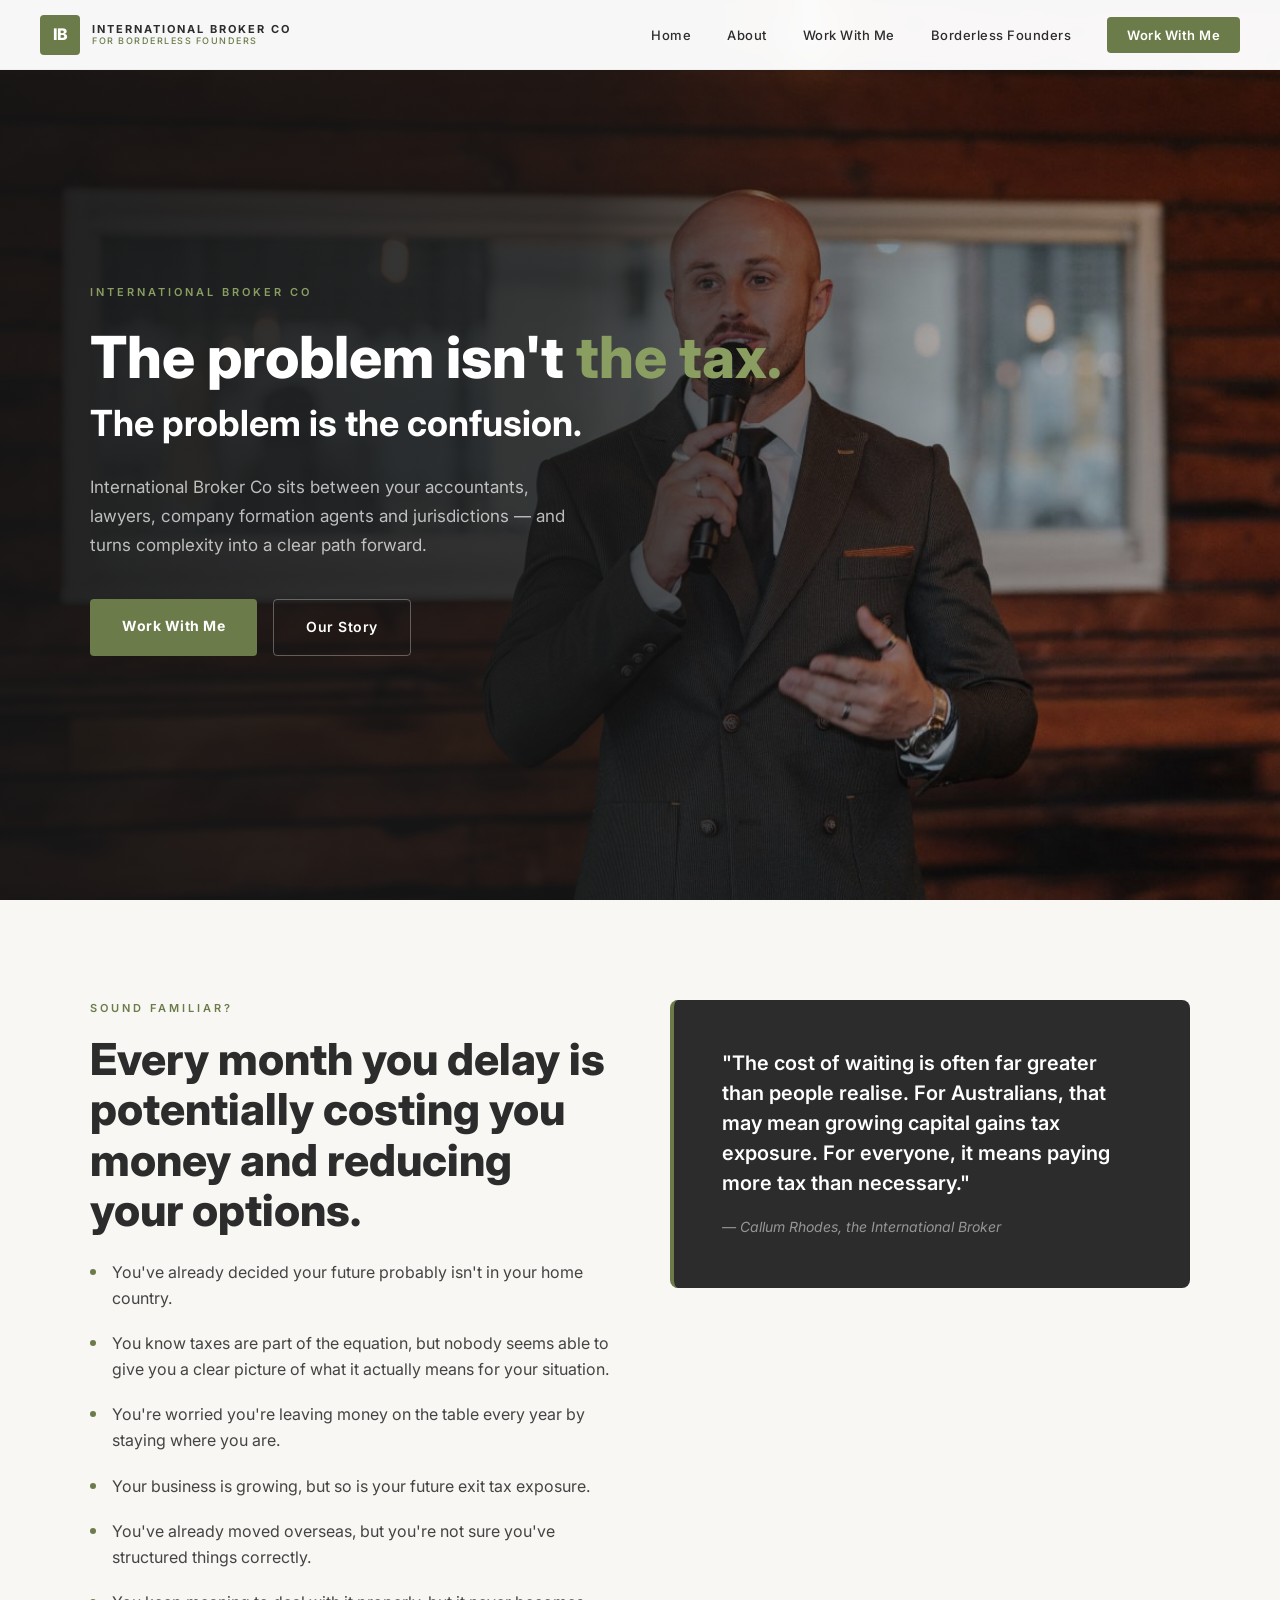
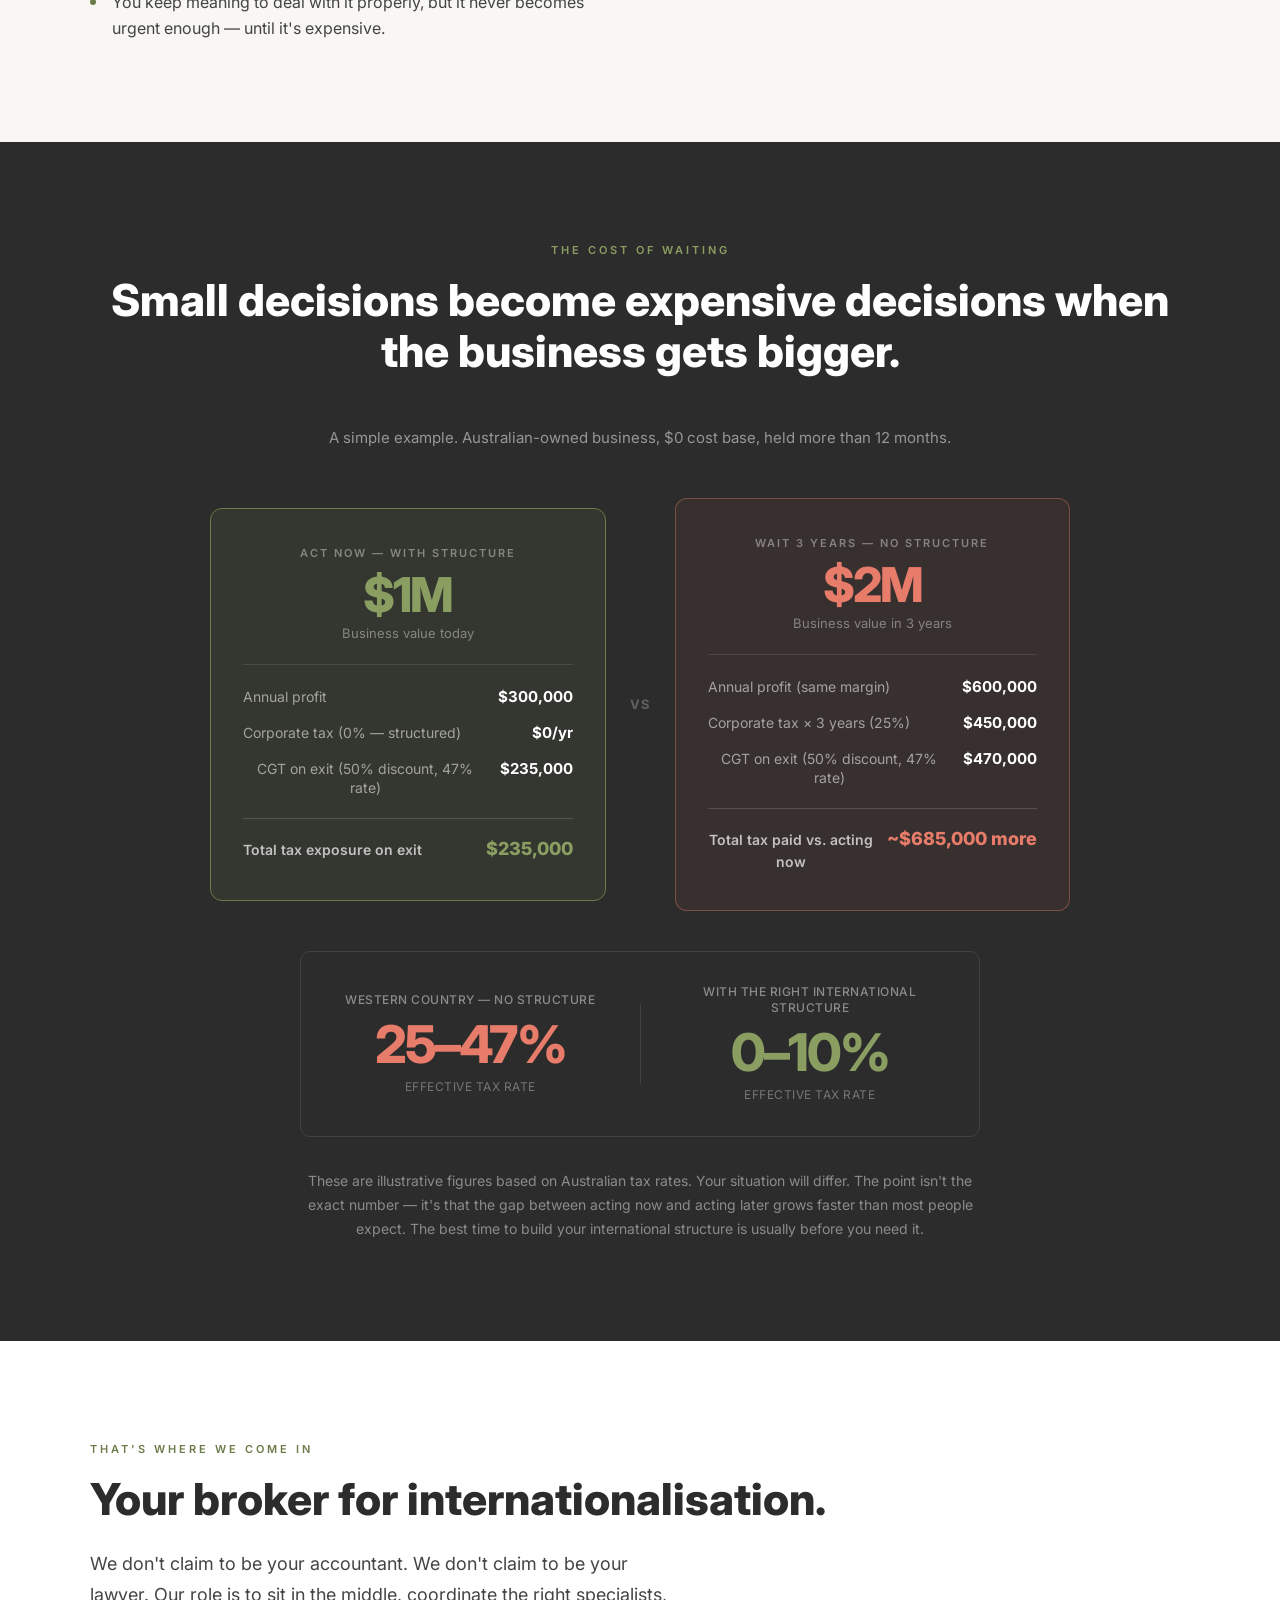
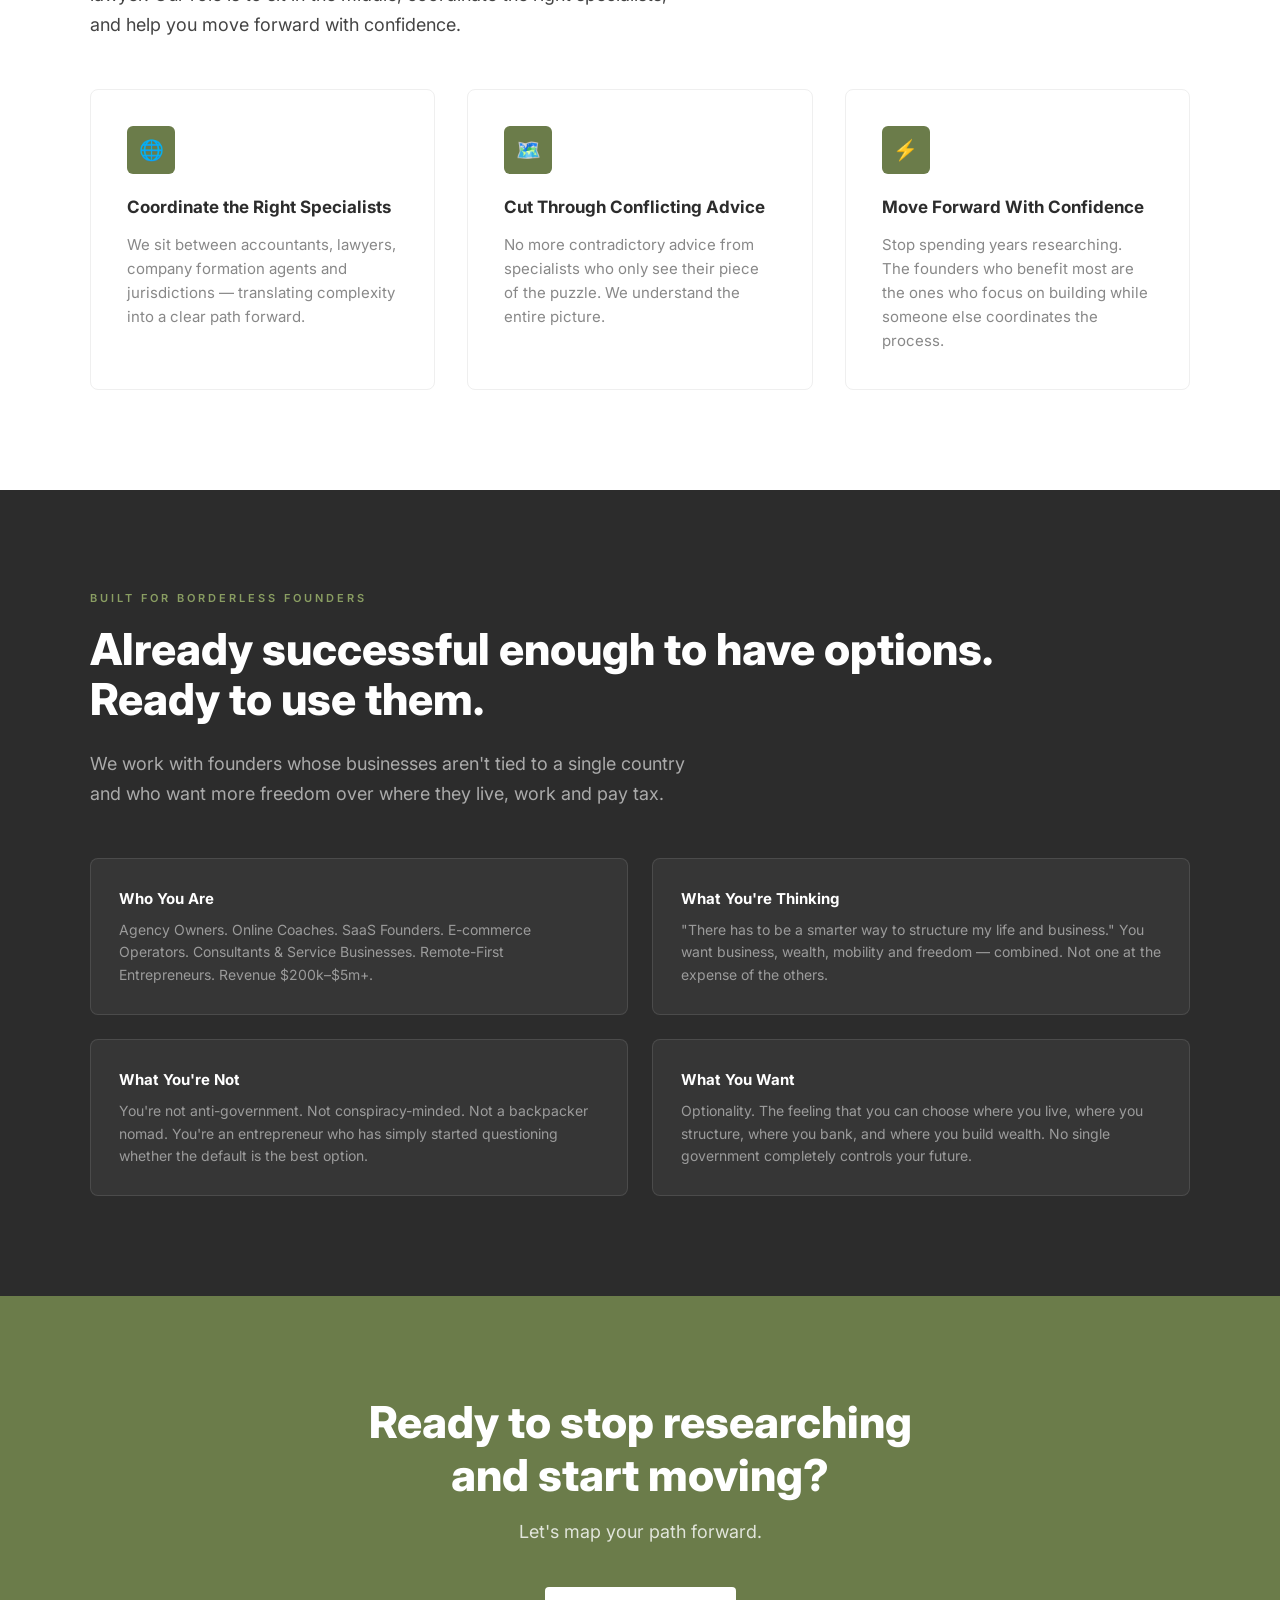
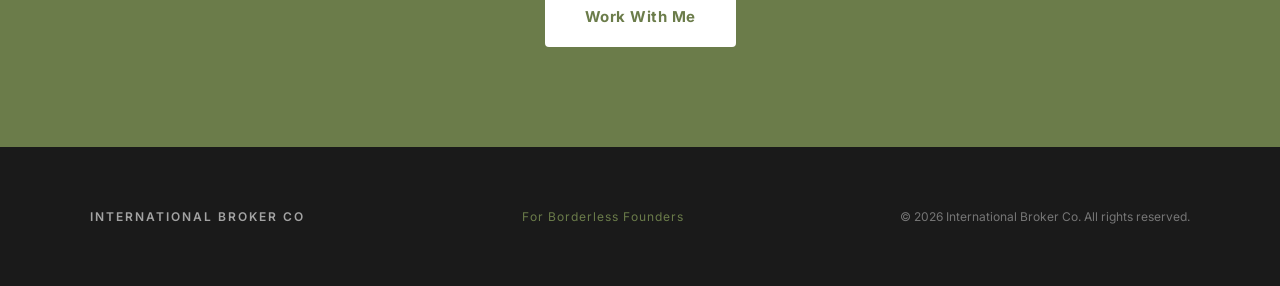
==== index.html @ 59d1a8e0 "Initial commit — International Broker Co website" ====
<!DOCTYPE html>
<html lang="en">
<head>
  <meta charset="UTF-8" />
  <meta name="viewport" content="width=device-width, initial-scale=1.0" />
  <title>International Broker Co — For Borderless Founders</title>
  <link rel="stylesheet" href="css/style.css" />
</head>
<body>

  <!-- NAV -->
  <nav>
    <a href="index.html" class="nav-logo">
      <div class="nav-monogram">IB</div>
      <div class="nav-brand">
        <span class="nav-brand-name">International Broker Co</span>
        <span class="nav-brand-tagline">For Borderless Founders</span>
      </div>
    </a>
    <ul class="nav-links">
      <li><a href="index.html">Home</a></li>
      <li><a href="about.html">About</a></li>
      <li><a href="workwithme.html">Work With Me</a></li>
      <li><a href="borderlessfounders.html">Borderless Founders</a></li>
      <li><a href="workwithme.html" class="cta-link">Work With Me</a></li>
    </ul>
  </nav>

  <!-- HERO -->
  <section class="hero">
    <div class="hero-bg">
      <img src="images/callum.jpg" alt="Callum Rhodes" class="hero-bg-photo" />
      <div class="hero-bg-overlay"></div>
    </div>
    <div class="hero-content">
      <div class="hero-text">
        <p class="hero-eyebrow">International Broker Co</p>
        <h1 class="hero-headline">The problem isn't <span>the tax.</span></h1>
        <h2 class="hero-subheadline">The problem is the confusion.</h2>
        <p class="hero-body">
          International Broker Co sits between your accountants, lawyers, company formation agents and jurisdictions — and turns complexity into a clear path forward.
        </p>
        <div class="hero-cta">
          <a href="workwithme.html" class="btn-primary">Work With Me</a>
          <a href="about.html" class="btn-secondary">Our Story</a>
        </div>
      </div>
    </div>
  </section>

  <!-- PROBLEM -->
  <section class="problem-section">
    <div class="container">
      <div class="problem-grid">
        <div>
          <p class="section-eyebrow">Sound familiar?</p>
          <h2 class="section-heading">Every month you delay is potentially costing you money and reducing your options.</h2>
          <ul class="problem-list">
            <li>You've already decided your future probably isn't in your home country.</li>
            <li>You know taxes are part of the equation, but nobody seems able to give you a clear picture of what it actually means for your situation.</li>
            <li>You're worried you're leaving money on the table every year by staying where you are.</li>
            <li>Your business is growing, but so is your future exit tax exposure.</li>
            <li>You've already moved overseas, but you're not sure you've structured things correctly.</li>
            <li>You keep meaning to deal with it properly, but it never becomes urgent enough — until it's expensive.</li>
          </ul>
        </div>
        <div class="problem-callout">
          <p>"The cost of waiting is often far greater than people realise. For Australians, that may mean growing capital gains tax exposure. For everyone, it means paying more tax than necessary."</p>
          <span>— Callum Rhodes, the International Broker</span>
        </div>
      </div>
    </div>
  </section>

  <!-- COST OF WAITING -->
  <section class="waiting-section">
    <div class="container">
      <p class="section-eyebrow">The cost of waiting</p>
      <h2 class="section-heading">Small decisions become expensive decisions when the business gets bigger.</h2>
      <p class="waiting-intro">A simple example. Australian-owned business, $0 cost base, held more than 12 months.</p>
      <div class="waiting-columns">

        <div class="waiting-card waiting-card--good">
          <div class="waiting-card-label">Act Now — With Structure</div>
          <div class="waiting-card-value">$1M</div>
          <div class="waiting-card-sub">Business value today</div>
          <div class="waiting-divider"></div>
          <div class="waiting-line">
            <span>Annual profit</span>
            <strong>$300,000</strong>
          </div>
          <div class="waiting-line">
            <span>Corporate tax (0% — structured)</span>
            <strong>$0/yr</strong>
          </div>
          <div class="waiting-line">
            <span>CGT on exit (50% discount, 47% rate)</span>
            <strong>$235,000</strong>
          </div>
          <div class="waiting-total waiting-total--good">
            <span>Total tax exposure on exit</span>
            <strong>$235,000</strong>
          </div>
        </div>

        <div class="waiting-vs">vs</div>

        <div class="waiting-card waiting-card--future">
          <div class="waiting-card-label">Wait 3 Years — No Structure</div>
          <div class="waiting-card-value">$2M</div>
          <div class="waiting-card-sub">Business value in 3 years</div>
          <div class="waiting-divider"></div>
          <div class="waiting-line">
            <span>Annual profit (same margin)</span>
            <strong>$600,000</strong>
          </div>
          <div class="waiting-line">
            <span>Corporate tax × 3 years (25%)</span>
            <strong>$450,000</strong>
          </div>
          <div class="waiting-line">
            <span>CGT on exit (50% discount, 47% rate)</span>
            <strong>$470,000</strong>
          </div>
          <div class="waiting-total waiting-total--highlight">
            <span>Total tax paid vs. acting now</span>
            <strong>~$685,000 more</strong>
          </div>
        </div>

      </div>
      <div class="waiting-zero-tax">
        <div class="waiting-zero-row">
          <div class="waiting-zero-item">
            <span class="waiting-zero-label">Western country — no structure</span>
            <span class="waiting-zero-rate">25–47%</span>
            <span class="waiting-zero-sub">Effective tax rate</span>
          </div>
          <div class="waiting-zero-divider"></div>
          <div class="waiting-zero-item">
            <span class="waiting-zero-label">With the right international structure</span>
            <span class="waiting-zero-rate waiting-zero-rate--low">0–10%</span>
            <span class="waiting-zero-sub">Effective tax rate</span>
          </div>
        </div>
      </div>
      <p class="waiting-note">These are illustrative figures based on Australian tax rates. Your situation will differ. The point isn't the exact number — it's that the gap between acting now and acting later grows faster than most people expect. The best time to build your international structure is usually before you need it.</p>
    </div>
  </section>

  <!-- SOLUTION -->
  <section class="solution-section">
    <div class="container">
      <p class="section-eyebrow">That's where we come in</p>
      <h2 class="section-heading">Your broker for internationalisation.</h2>
      <p class="section-subheading">We don't claim to be your accountant. We don't claim to be your lawyer. Our role is to sit in the middle, coordinate the right specialists, and help you move forward with confidence.</p>
      <div class="solution-grid">
        <div class="solution-card">
          <div class="solution-icon">🌐</div>
          <h3>Coordinate the Right Specialists</h3>
          <p>We sit between accountants, lawyers, company formation agents and jurisdictions — translating complexity into a clear path forward.</p>
        </div>
        <div class="solution-card">
          <div class="solution-icon">🗺️</div>
          <h3>Cut Through Conflicting Advice</h3>
          <p>No more contradictory advice from specialists who only see their piece of the puzzle. We understand the entire picture.</p>
        </div>
        <div class="solution-card">
          <div class="solution-icon">⚡</div>
          <h3>Move Forward With Confidence</h3>
          <p>Stop spending years researching. The founders who benefit most are the ones who focus on building while someone else coordinates the process.</p>
        </div>
      </div>
    </div>
  </section>

  <!-- WHO IT'S FOR -->
  <section class="for-section">
    <div class="container">
      <p class="section-eyebrow">Built for Borderless Founders</p>
      <h2 class="section-heading">Already successful enough to have options.<br>Ready to use them.</h2>
      <p class="section-subheading">We work with founders whose businesses aren't tied to a single country and who want more freedom over where they live, work and pay tax.</p>
      <div class="for-grid">
        <div class="for-card">
          <h3>Who You Are</h3>
          <p>Agency Owners. Online Coaches. SaaS Founders. E-commerce Operators. Consultants & Service Businesses. Remote-First Entrepreneurs. Revenue $200k–$5m+.</p>
        </div>
        <div class="for-card">
          <h3>What You're Thinking</h3>
          <p>"There has to be a smarter way to structure my life and business." You want business, wealth, mobility and freedom — combined. Not one at the expense of the others.</p>
        </div>
        <div class="for-card">
          <h3>What You're Not</h3>
          <p>You're not anti-government. Not conspiracy-minded. Not a backpacker nomad. You're an entrepreneur who has simply started questioning whether the default is the best option.</p>
        </div>
        <div class="for-card">
          <h3>What You Want</h3>
          <p>Optionality. The feeling that you can choose where you live, where you structure, where you bank, and where you build wealth. No single government completely controls your future.</p>
        </div>
      </div>
    </div>
  </section>

  <!-- CTA -->
  <section class="cta-section">
    <div class="container">
      <h2>Ready to stop researching<br>and start moving?</h2>
      <p>Let's map your path forward.</p>
      <a href="workwithme.html" class="btn-white">Work With Me</a>
    </div>
  </section>

  <!-- FOOTER -->
  <footer>
    <div class="footer-inner">
      <span class="footer-brand">International Broker Co</span>
      <span class="footer-tagline">For Borderless Founders</span>
      <span class="footer-copy">© 2026 International Broker Co. All rights reserved.</span>
    </div>
  </footer>

</body>
</html>
---- css/style.css ----
/* ============================================
   INTERNATIONAL BROKER CO — STYLESHEET
   Palette: Olive #6B7C4A | Charcoal #2C2C2C | White #FFFFFF
   Font: Inter (Google Fonts)
============================================ */

@import url('https://fonts.googleapis.com/css2?family=Inter:wght@300;400;500;600;700;800&display=swap');

*, *::before, *::after { box-sizing: border-box; margin: 0; padding: 0; }

:root {
  --olive: #6B7C4A;
  --olive-light: #8a9e62;
  --olive-dark: #4e5c35;
  --charcoal: #2C2C2C;
  --charcoal-light: #444444;
  --white: #FFFFFF;
  --off-white: #F8F7F4;
  --light-grey: #EFEFEF;
  --text-muted: #888888;
  --font: 'Inter', sans-serif;
}

html { scroll-behavior: smooth; }

body {
  font-family: var(--font);
  color: var(--charcoal);
  background: var(--white);
  line-height: 1.6;
  font-size: 16px;
}

/* ---- NAVIGATION ---- */
nav {
  position: fixed;
  top: 0; left: 0; right: 0;
  z-index: 100;
  background: rgba(255,255,255,0.97);
  backdrop-filter: blur(8px);
  border-bottom: 1px solid var(--light-grey);
  padding: 0 40px;
  height: 70px;
  display: flex;
  align-items: center;
  justify-content: space-between;
}

.nav-logo {
  display: flex;
  align-items: center;
  gap: 12px;
  text-decoration: none;
}

.nav-monogram {
  width: 40px;
  height: 40px;
  background: var(--olive);
  border-radius: 4px;
  display: flex;
  align-items: center;
  justify-content: center;
  color: white;
  font-weight: 800;
  font-size: 16px;
  letter-spacing: -0.5px;
}

.nav-brand {
  display: flex;
  flex-direction: column;
  line-height: 1.2;
}

.nav-brand-name {
  font-size: 11px;
  font-weight: 700;
  letter-spacing: 2px;
  text-transform: uppercase;
  color: var(--charcoal);
}

.nav-brand-tagline {
  font-size: 9px;
  letter-spacing: 1.5px;
  text-transform: uppercase;
  color: var(--olive);
  font-weight: 500;
}

.nav-links {
  display: flex;
  align-items: center;
  gap: 36px;
  list-style: none;
}

.nav-links a {
  text-decoration: none;
  font-size: 13px;
  font-weight: 500;
  letter-spacing: 0.5px;
  color: var(--charcoal);
  transition: color 0.2s;
}

.nav-links a:hover { color: var(--olive); }

.nav-links .cta-link {
  background: var(--olive);
  color: white;
  padding: 10px 20px;
  border-radius: 4px;
  font-weight: 600;
  transition: background 0.2s;
}

.nav-links .cta-link:hover { background: var(--olive-dark); color: white; }

/* ---- HERO ---- */
.hero {
  min-height: 100vh;
  display: flex;
  align-items: center;
  padding: 120px 40px 80px;
  position: relative;
  overflow: hidden;
}

.hero-bg {
  position: absolute;
  inset: 0;
  z-index: 0;
}

.hero-bg-photo {
  position: absolute;
  inset: 0;
  width: 100%;
  height: 100%;
  object-fit: cover;
  object-position: center top;
  display: block;
}

.hero-bg-overlay {
  position: absolute;
  inset: 0;
  background: linear-gradient(
    to right,
    rgba(20,20,20,0.92) 0%,
    rgba(20,20,20,0.82) 45%,
    rgba(20,20,20,0.3) 75%,
    rgba(20,20,20,0.15) 100%
  );
}

.hero-content {
  position: relative;
  z-index: 2;
  max-width: 1100px;
  margin: 0 auto;
  width: 100%;
  display: flex;
  align-items: center;
}

.hero-text {}

.hero-eyebrow {
  font-size: 11px;
  letter-spacing: 3px;
  text-transform: uppercase;
  color: var(--olive-light);
  font-weight: 600;
  margin-bottom: 24px;
}

.hero-headline {
  font-size: clamp(36px, 5vw, 58px);
  font-weight: 800;
  line-height: 1.1;
  color: var(--white);
  margin-bottom: 12px;
}

.hero-headline span {
  color: var(--olive-light);
}

.hero-subheadline {
  font-size: clamp(24px, 3vw, 36px);
  font-weight: 700;
  color: var(--white);
  margin-bottom: 28px;
  line-height: 1.2;
}

.hero-body {
  font-size: 17px;
  color: rgba(255,255,255,0.7);
  line-height: 1.7;
  margin-bottom: 40px;
  max-width: 480px;
}

.hero-cta {
  display: flex;
  gap: 16px;
  flex-wrap: wrap;
}

.btn-primary {
  background: var(--olive);
  color: white;
  padding: 16px 32px;
  border-radius: 4px;
  font-weight: 700;
  font-size: 14px;
  letter-spacing: 0.5px;
  text-decoration: none;
  transition: background 0.2s, transform 0.2s;
  display: inline-block;
}

.btn-primary:hover { background: var(--olive-dark); transform: translateY(-1px); }

.btn-secondary {
  background: transparent;
  color: white;
  padding: 16px 32px;
  border-radius: 4px;
  font-weight: 600;
  font-size: 14px;
  letter-spacing: 0.5px;
  text-decoration: none;
  border: 1px solid rgba(255,255,255,0.3);
  transition: border-color 0.2s;
  display: inline-block;
}

.btn-secondary:hover { border-color: white; }

/* hero-photo-wrapper removed — photo is now full-bleed background */

/* ---- SECTIONS ---- */
section { padding: 100px 40px; }

.container {
  max-width: 1100px;
  margin: 0 auto;
  width: 100%;
}

.section-eyebrow {
  font-size: 11px;
  letter-spacing: 3px;
  text-transform: uppercase;
  color: var(--olive);
  font-weight: 600;
  margin-bottom: 16px;
}

.section-heading {
  font-size: clamp(28px, 4vw, 44px);
  font-weight: 800;
  line-height: 1.15;
  color: var(--charcoal);
  margin-bottom: 24px;
}

.section-subheading {
  font-size: 18px;
  color: var(--charcoal-light);
  line-height: 1.7;
  max-width: 600px;
  margin-bottom: 48px;
}

/* ---- PROBLEM SECTION ---- */
.problem-section {
  background: var(--off-white);
}

.problem-grid {
  display: grid;
  grid-template-columns: 1fr 1fr;
  gap: 60px;
  align-items: start;
}

.problem-list {
  list-style: none;
  display: flex;
  flex-direction: column;
  gap: 20px;
  margin-top: 8px;
}

.problem-list li {
  display: flex;
  gap: 16px;
  align-items: flex-start;
  font-size: 16px;
  line-height: 1.6;
  color: var(--charcoal-light);
}

.problem-list li::before {
  content: '';
  width: 6px;
  height: 6px;
  background: var(--olive);
  border-radius: 50%;
  margin-top: 9px;
  flex-shrink: 0;
}

.problem-callout {
  background: var(--charcoal);
  color: white;
  padding: 48px;
  border-radius: 8px;
  border-left: 4px solid var(--olive);
}

.problem-callout p {
  font-size: 20px;
  font-weight: 600;
  line-height: 1.5;
  margin-bottom: 16px;
}

.problem-callout span {
  font-size: 14px;
  color: rgba(255,255,255,0.5);
  font-style: italic;
}

/* ---- SOLUTION SECTION ---- */
.solution-section { background: var(--white); }

.solution-grid {
  display: grid;
  grid-template-columns: 1fr 1fr 1fr;
  gap: 32px;
  margin-top: 48px;
}

.solution-card {
  padding: 36px;
  border: 1px solid var(--light-grey);
  border-radius: 8px;
  transition: border-color 0.2s, transform 0.2s;
}

.solution-card:hover {
  border-color: var(--olive);
  transform: translateY(-2px);
}

.solution-icon {
  width: 48px;
  height: 48px;
  background: var(--olive);
  border-radius: 6px;
  display: flex;
  align-items: center;
  justify-content: center;
  margin-bottom: 20px;
  font-size: 20px;
}

.solution-card h3 {
  font-size: 17px;
  font-weight: 700;
  margin-bottom: 12px;
  color: var(--charcoal);
}

.solution-card p {
  font-size: 15px;
  color: var(--text-muted);
  line-height: 1.6;
}

/* ---- WHO ITS FOR ---- */
.for-section { background: var(--charcoal); }

.for-section .section-heading { color: white; }
.for-section .section-subheading { color: rgba(255,255,255,0.6); }
.for-section .section-eyebrow { color: var(--olive-light); }

.for-grid {
  display: grid;
  grid-template-columns: repeat(2, 1fr);
  gap: 24px;
  margin-top: 48px;
}

.for-card {
  background: rgba(255,255,255,0.05);
  border: 1px solid rgba(255,255,255,0.1);
  border-radius: 8px;
  padding: 28px;
  transition: background 0.2s;
}

.for-card:hover { background: rgba(107,124,74,0.15); border-color: var(--olive); }

.for-card h3 {
  font-size: 15px;
  font-weight: 700;
  color: white;
  margin-bottom: 8px;
}

.for-card p {
  font-size: 14px;
  color: rgba(255,255,255,0.5);
  line-height: 1.6;
}

/* ---- CTA SECTION ---- */
.cta-section {
  background: var(--olive);
  text-align: center;
  padding: 100px 40px;
}

.cta-section h2 {
  font-size: clamp(28px, 4vw, 44px);
  font-weight: 800;
  color: white;
  margin-bottom: 16px;
  line-height: 1.2;
}

.cta-section p {
  font-size: 18px;
  color: rgba(255,255,255,0.8);
  margin-bottom: 40px;
}

.btn-white {
  background: white;
  color: var(--olive);
  padding: 18px 40px;
  border-radius: 4px;
  font-weight: 700;
  font-size: 15px;
  letter-spacing: 0.5px;
  text-decoration: none;
  transition: transform 0.2s;
  display: inline-block;
}

.btn-white:hover { transform: translateY(-2px); }

/* ---- FOOTER ---- */
footer {
  background: #1a1a1a;
  padding: 60px 40px;
  color: rgba(255,255,255,0.4);
}

.footer-inner {
  max-width: 1100px;
  margin: 0 auto;
  display: flex;
  justify-content: space-between;
  align-items: center;
  flex-wrap: wrap;
  gap: 24px;
}

.footer-brand {
  font-size: 12px;
  letter-spacing: 2px;
  text-transform: uppercase;
  color: rgba(255,255,255,0.6);
  font-weight: 600;
}

.footer-tagline {
  font-size: 12px;
  letter-spacing: 1px;
  color: var(--olive);
}

.footer-copy {
  font-size: 12px;
}

/* ---- ABOUT PAGE ---- */
.about-hero {
  background: var(--charcoal);
  padding: 160px 40px 100px;
  text-align: center;
}

.about-hero h1 {
  font-size: clamp(32px, 5vw, 56px);
  font-weight: 800;
  color: white;
  line-height: 1.15;
  margin-bottom: 24px;
}

.about-hero h1 span { color: var(--olive-light); }

.about-hero p {
  font-size: 18px;
  color: rgba(255,255,255,0.6);
  max-width: 560px;
  margin: 0 auto;
  line-height: 1.7;
}

.about-body {
  max-width: 740px;
  margin: 0 auto;
  padding: 80px 40px;
}

.about-body h2 {
  font-size: 28px;
  font-weight: 800;
  color: var(--charcoal);
  margin: 48px 0 20px;
  line-height: 1.2;
}

.about-body p {
  font-size: 17px;
  line-height: 1.8;
  color: var(--charcoal-light);
  margin-bottom: 20px;
}

.about-body strong { color: var(--charcoal); font-weight: 700; }

.about-pullquote {
  border-left: 4px solid var(--olive);
  padding: 24px 32px;
  margin: 40px 0;
  background: var(--off-white);
  border-radius: 0 8px 8px 0;
}

.about-pullquote p {
  font-size: 20px;
  font-weight: 700;
  color: var(--charcoal);
  line-height: 1.5;
  margin: 0;
}

/* ---- WORK WITH ME ---- */
.wwm-hero {
  background: var(--charcoal);
  padding: 160px 40px 100px;
  text-align: center;
}

.wwm-hero h1 {
  font-size: clamp(32px, 5vw, 56px);
  font-weight: 800;
  color: white;
  margin-bottom: 24px;
}

.wwm-hero p {
  font-size: 18px;
  color: rgba(255,255,255,0.6);
  max-width: 560px;
  margin: 0 auto;
  line-height: 1.7;
}

.wwm-body {
  max-width: 800px;
  margin: 0 auto;
  padding: 80px 40px;
  text-align: center;
}

.wwm-body h2 {
  font-size: 32px;
  font-weight: 800;
  margin-bottom: 20px;
}

.wwm-body p {
  font-size: 17px;
  color: var(--charcoal-light);
  line-height: 1.8;
  margin-bottom: 20px;
  max-width: 600px;
  margin-left: auto;
  margin-right: auto;
}

.wwm-steps {
  display: grid;
  grid-template-columns: repeat(3, 1fr);
  gap: 32px;
  margin: 60px 0;
  text-align: left;
}

.wwm-step {
  padding: 32px;
  border: 1px solid var(--light-grey);
  border-radius: 8px;
}

.step-number {
  font-size: 36px;
  font-weight: 800;
  color: var(--olive);
  margin-bottom: 12px;
  line-height: 1;
}

.wwm-step h3 {
  font-size: 16px;
  font-weight: 700;
  margin-bottom: 10px;
}

.wwm-step p {
  font-size: 14px;
  color: var(--text-muted);
  line-height: 1.6;
  margin: 0;
}

/* ---- BORDERLESS FOUNDERS ---- */
.bf-hero {
  background: var(--charcoal);
  padding: 160px 40px 100px;
  text-align: center;
}

.bf-hero h1 {
  font-size: clamp(32px, 5vw, 60px);
  font-weight: 800;
  color: white;
  margin-bottom: 24px;
  line-height: 1.1;
}

.bf-hero h1 span { color: var(--olive-light); }

.bf-hero p {
  font-size: 18px;
  color: rgba(255,255,255,0.6);
  max-width: 560px;
  margin: 0 auto 40px;
  line-height: 1.7;
}

.email-form {
  display: flex;
  gap: 12px;
  max-width: 480px;
  margin: 0 auto;
  flex-wrap: wrap;
  justify-content: center;
}

.email-form input {
  flex: 1;
  min-width: 240px;
  padding: 16px 20px;
  border: 1px solid rgba(255,255,255,0.2);
  background: rgba(255,255,255,0.08);
  color: white;
  border-radius: 4px;
  font-size: 15px;
  font-family: var(--font);
  outline: none;
  transition: border-color 0.2s;
}

.email-form input::placeholder { color: rgba(255,255,255,0.4); }
.email-form input:focus { border-color: var(--olive-light); }

.email-form button {
  background: var(--olive);
  color: white;
  border: none;
  padding: 16px 28px;
  border-radius: 4px;
  font-weight: 700;
  font-size: 14px;
  cursor: pointer;
  font-family: var(--font);
  transition: background 0.2s;
}

.email-form button:hover { background: var(--olive-dark); }

.bf-manifesto {
  background: var(--off-white);
  padding: 100px 40px;
}

.bf-manifesto-inner {
  max-width: 740px;
  margin: 0 auto;
}

.bf-manifesto h2 {
  font-size: 36px;
  font-weight: 800;
  margin-bottom: 32px;
  color: var(--charcoal);
}

.bf-manifesto p {
  font-size: 18px;
  line-height: 1.8;
  color: var(--charcoal-light);
  margin-bottom: 20px;
}

.bf-traits {
  display: grid;
  grid-template-columns: 1fr 1fr;
  gap: 20px;
  margin-top: 48px;
}

.bf-trait {
  display: flex;
  gap: 14px;
  align-items: flex-start;
}

.bf-trait-dot {
  width: 8px;
  height: 8px;
  background: var(--olive);
  border-radius: 50%;
  margin-top: 8px;
  flex-shrink: 0;
}

.bf-trait p {
  font-size: 15px;
  color: var(--charcoal);
  font-weight: 500;
  margin: 0;
  line-height: 1.5;
}

/* ---- COST OF WAITING ---- */
.waiting-section {
  background: var(--charcoal);
  color: var(--white);
  padding: 100px 40px;
  text-align: center;
}

.waiting-section .section-eyebrow {
  color: var(--olive-light);
}

.waiting-section .section-heading {
  color: var(--white);
  margin-bottom: 50px;
}

.waiting-example {
  max-width: 520px;
  margin: 0 auto;
  background: rgba(255,255,255,0.06);
  border: 1px solid rgba(255,255,255,0.12);
  border-radius: 12px;
  padding: 48px 40px;
}

.waiting-row {
  display: flex;
  justify-content: space-between;
  align-items: center;
  padding: 16px 0;
}

.waiting-label {
  font-size: 16px;
  color: rgba(255,255,255,0.7);
  font-weight: 500;
}

.waiting-value {
  font-size: 28px;
  font-weight: 800;
  color: var(--olive-light);
  letter-spacing: -0.5px;
}

.waiting-arrow {
  font-size: 24px;
  color: rgba(255,255,255,0.3);
  text-align: center;
  padding: 4px 0;
}

.waiting-intro {
  font-size: 15px;
  color: rgba(255,255,255,0.5);
  margin-bottom: 48px;
  text-align: center;
}

.waiting-columns {
  display: grid;
  grid-template-columns: 1fr auto 1fr;
  gap: 0 24px;
  align-items: center;
  max-width: 860px;
  margin: 0 auto 40px;
}

.waiting-card {
  background: rgba(255,255,255,0.06);
  border: 1px solid rgba(255,255,255,0.12);
  border-radius: 12px;
  padding: 36px 32px;
}

.waiting-card--future {
  border-color: rgba(232,124,106,0.4);
  background: rgba(232,124,106,0.06);
}

.waiting-card--good {
  border-color: var(--olive);
  background: rgba(107,124,74,0.12);
}

.waiting-card-label {
  font-size: 11px;
  letter-spacing: 2px;
  text-transform: uppercase;
  color: rgba(255,255,255,0.4);
  font-weight: 600;
  margin-bottom: 8px;
}

.waiting-card-value {
  font-size: 48px;
  font-weight: 800;
  color: var(--white);
  letter-spacing: -2px;
  line-height: 1;
}

.waiting-card--future .waiting-card-value {
  color: #e87c6a;
}

.waiting-card--good .waiting-card-value {
  color: var(--olive-light);
}

.waiting-card-sub {
  font-size: 13px;
  color: rgba(255,255,255,0.4);
  margin-bottom: 20px;
  margin-top: 4px;
}

.waiting-divider {
  height: 1px;
  background: rgba(255,255,255,0.1);
  margin-bottom: 20px;
}

.waiting-line {
  display: flex;
  justify-content: space-between;
  align-items: baseline;
  margin-bottom: 12px;
  gap: 12px;
}

.waiting-line span {
  font-size: 14px;
  color: rgba(255,255,255,0.55);
  line-height: 1.4;
}

.waiting-line strong {
  font-size: 15px;
  color: var(--white);
  font-weight: 700;
  white-space: nowrap;
}

.waiting-total {
  display: flex;
  justify-content: space-between;
  align-items: baseline;
  margin-top: 20px;
  padding-top: 16px;
  border-top: 1px solid rgba(255,255,255,0.15);
  gap: 12px;
}

.waiting-total span {
  font-size: 14px;
  color: rgba(255,255,255,0.7);
  font-weight: 600;
}

.waiting-total strong {
  font-size: 18px;
  color: var(--white);
  font-weight: 800;
  white-space: nowrap;
}

.waiting-total--highlight strong {
  color: #e87c6a;
}

.waiting-total--good strong {
  color: var(--olive-light);
}

.waiting-vs {
  font-size: 13px;
  font-weight: 700;
  letter-spacing: 1px;
  color: rgba(255,255,255,0.25);
  text-transform: uppercase;
  text-align: center;
}

.waiting-zero-tax {
  max-width: 680px;
  margin: 0 auto 32px;
  border: 1px solid rgba(255,255,255,0.1);
  border-radius: 10px;
  overflow: hidden;
}

.waiting-zero-row {
  display: grid;
  grid-template-columns: 1fr auto 1fr;
  align-items: center;
}

.waiting-zero-item {
  display: flex;
  flex-direction: column;
  align-items: center;
  padding: 32px 28px;
  text-align: center;
}

.waiting-zero-label {
  font-size: 12px;
  letter-spacing: 0.5px;
  color: rgba(255,255,255,0.45);
  font-weight: 500;
  margin-bottom: 10px;
  text-transform: uppercase;
  line-height: 1.4;
}

.waiting-zero-rate {
  font-size: 52px;
  font-weight: 800;
  color: #e87c6a;
  letter-spacing: -2px;
  line-height: 1;
}

.waiting-zero-rate--low {
  color: var(--olive-light);
}

.waiting-zero-sub {
  font-size: 12px;
  color: rgba(255,255,255,0.35);
  margin-top: 6px;
  text-transform: uppercase;
  letter-spacing: 0.5px;
}

.waiting-zero-divider {
  width: 1px;
  height: 80px;
  background: rgba(255,255,255,0.1);
}

.waiting-note {
  max-width: 700px;
  margin: 0 auto;
  font-size: 14px;
  color: rgba(255,255,255,0.45);
  line-height: 1.7;
  text-align: center;
}

/* ---- MOBILE ---- */
@media (max-width: 768px) {
  nav { padding: 0 20px; }
  .nav-links { display: none; }
  section { padding: 60px 20px; }
  .hero { padding: 100px 20px 60px; }
  .hero-content { grid-template-columns: 1fr; gap: 40px; }
  .hero-bg-photo { object-position: 70% top; }
  .hero-bg-overlay { background: linear-gradient(to bottom, rgba(20,20,20,0.88) 0%, rgba(20,20,20,0.75) 60%, rgba(20,20,20,0.5) 100%); }
  .waiting-columns { grid-template-columns: 1fr; }
  .waiting-vs { padding: 12px 0; }
  .waiting-zero-row { grid-template-columns: 1fr; }
  .waiting-zero-divider { width: 80px; height: 1px; margin: 0 auto; }
  .waiting-zero-rate { font-size: 40px; }
  .problem-grid { grid-template-columns: 1fr; }
  .solution-grid { grid-template-columns: 1fr; }
  .for-grid { grid-template-columns: 1fr; }
  .wwm-steps { grid-template-columns: 1fr; }
  .bf-traits { grid-template-columns: 1fr; }
  .about-body { padding: 60px 20px; }
  .footer-inner { flex-direction: column; text-align: center; }
}
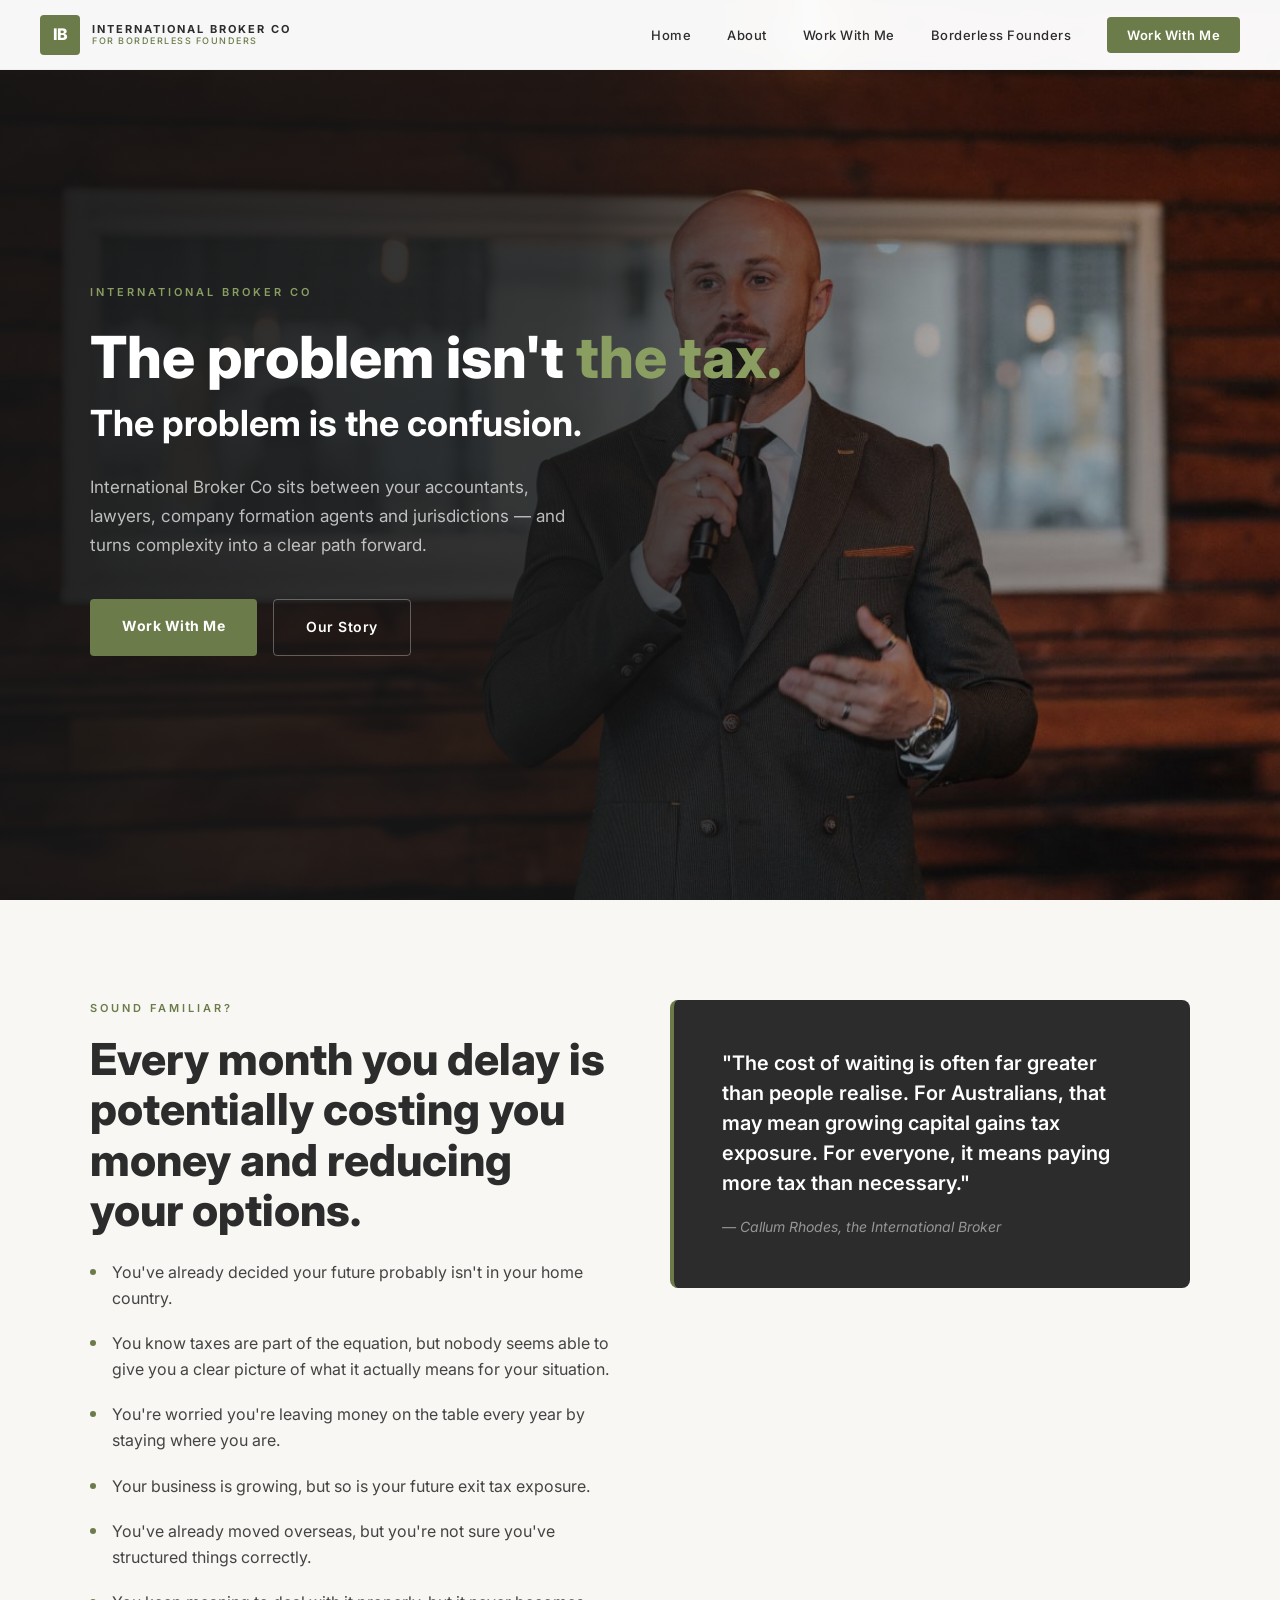
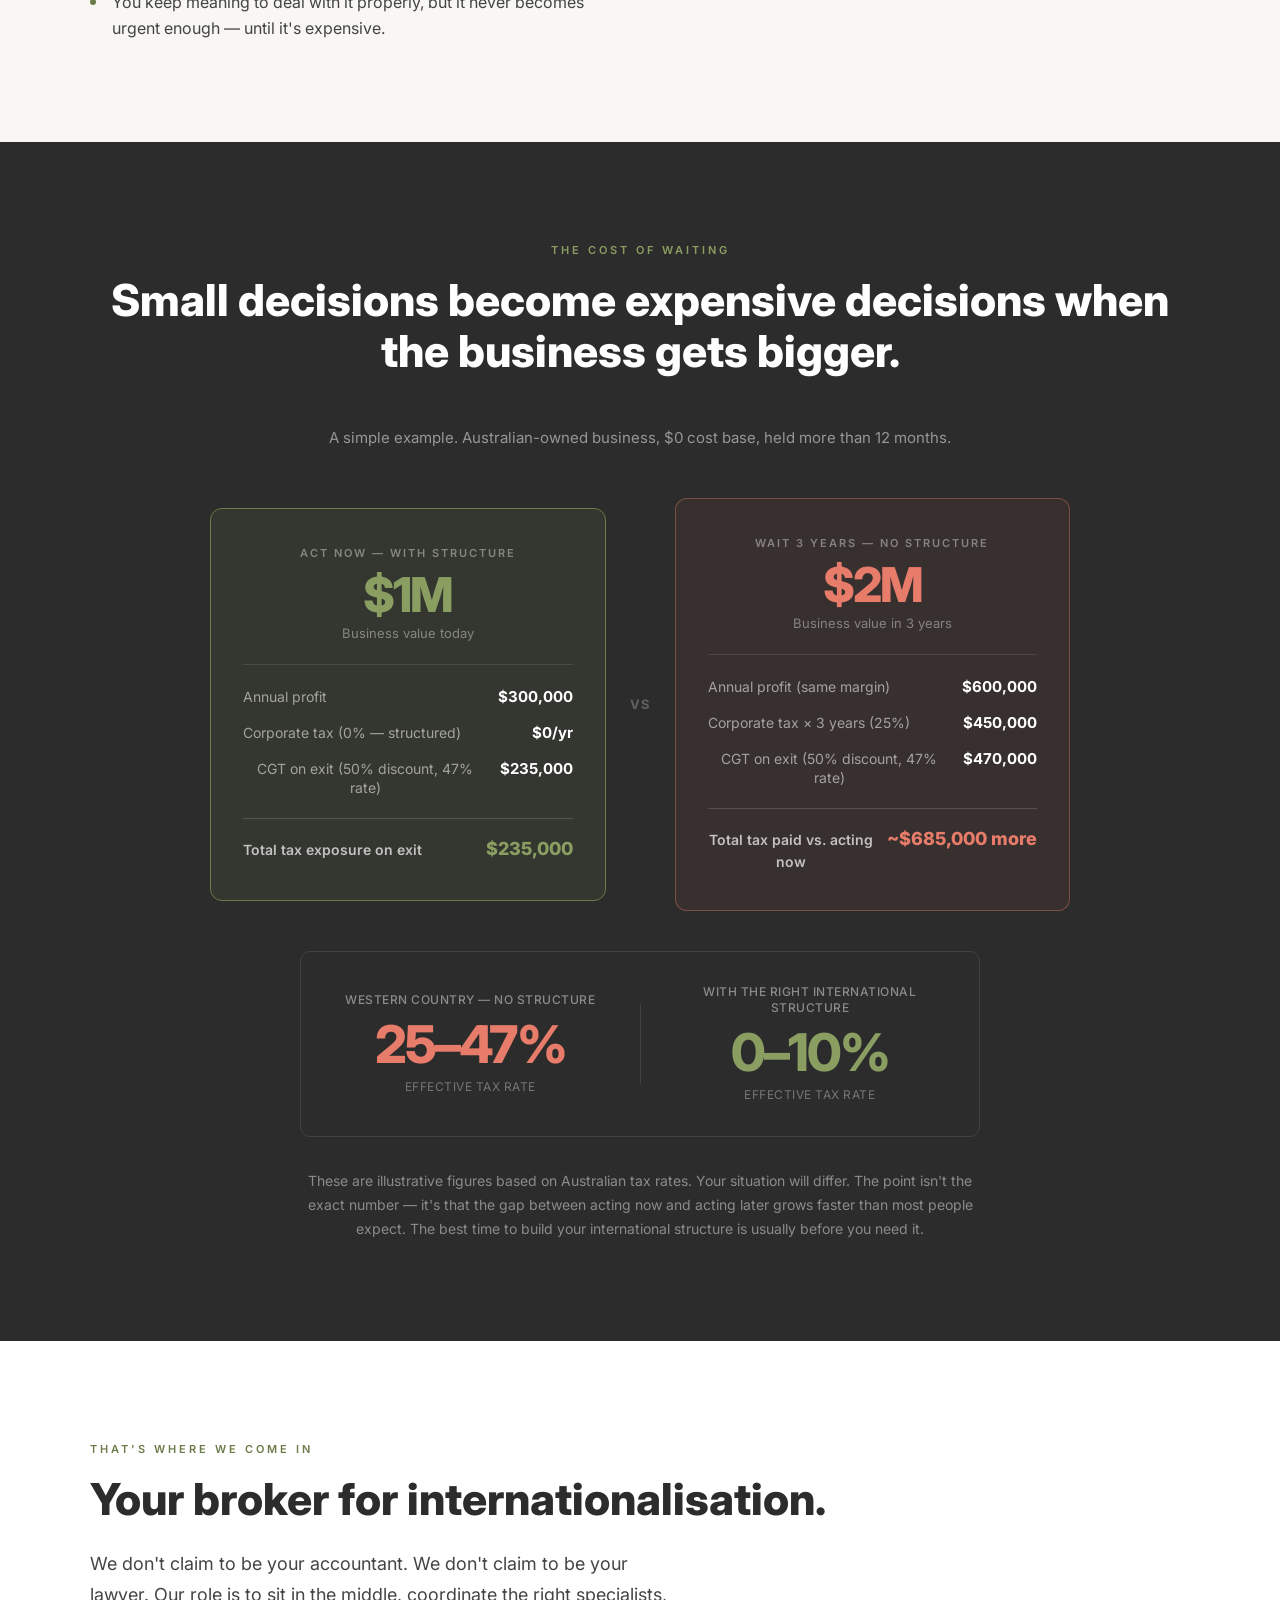
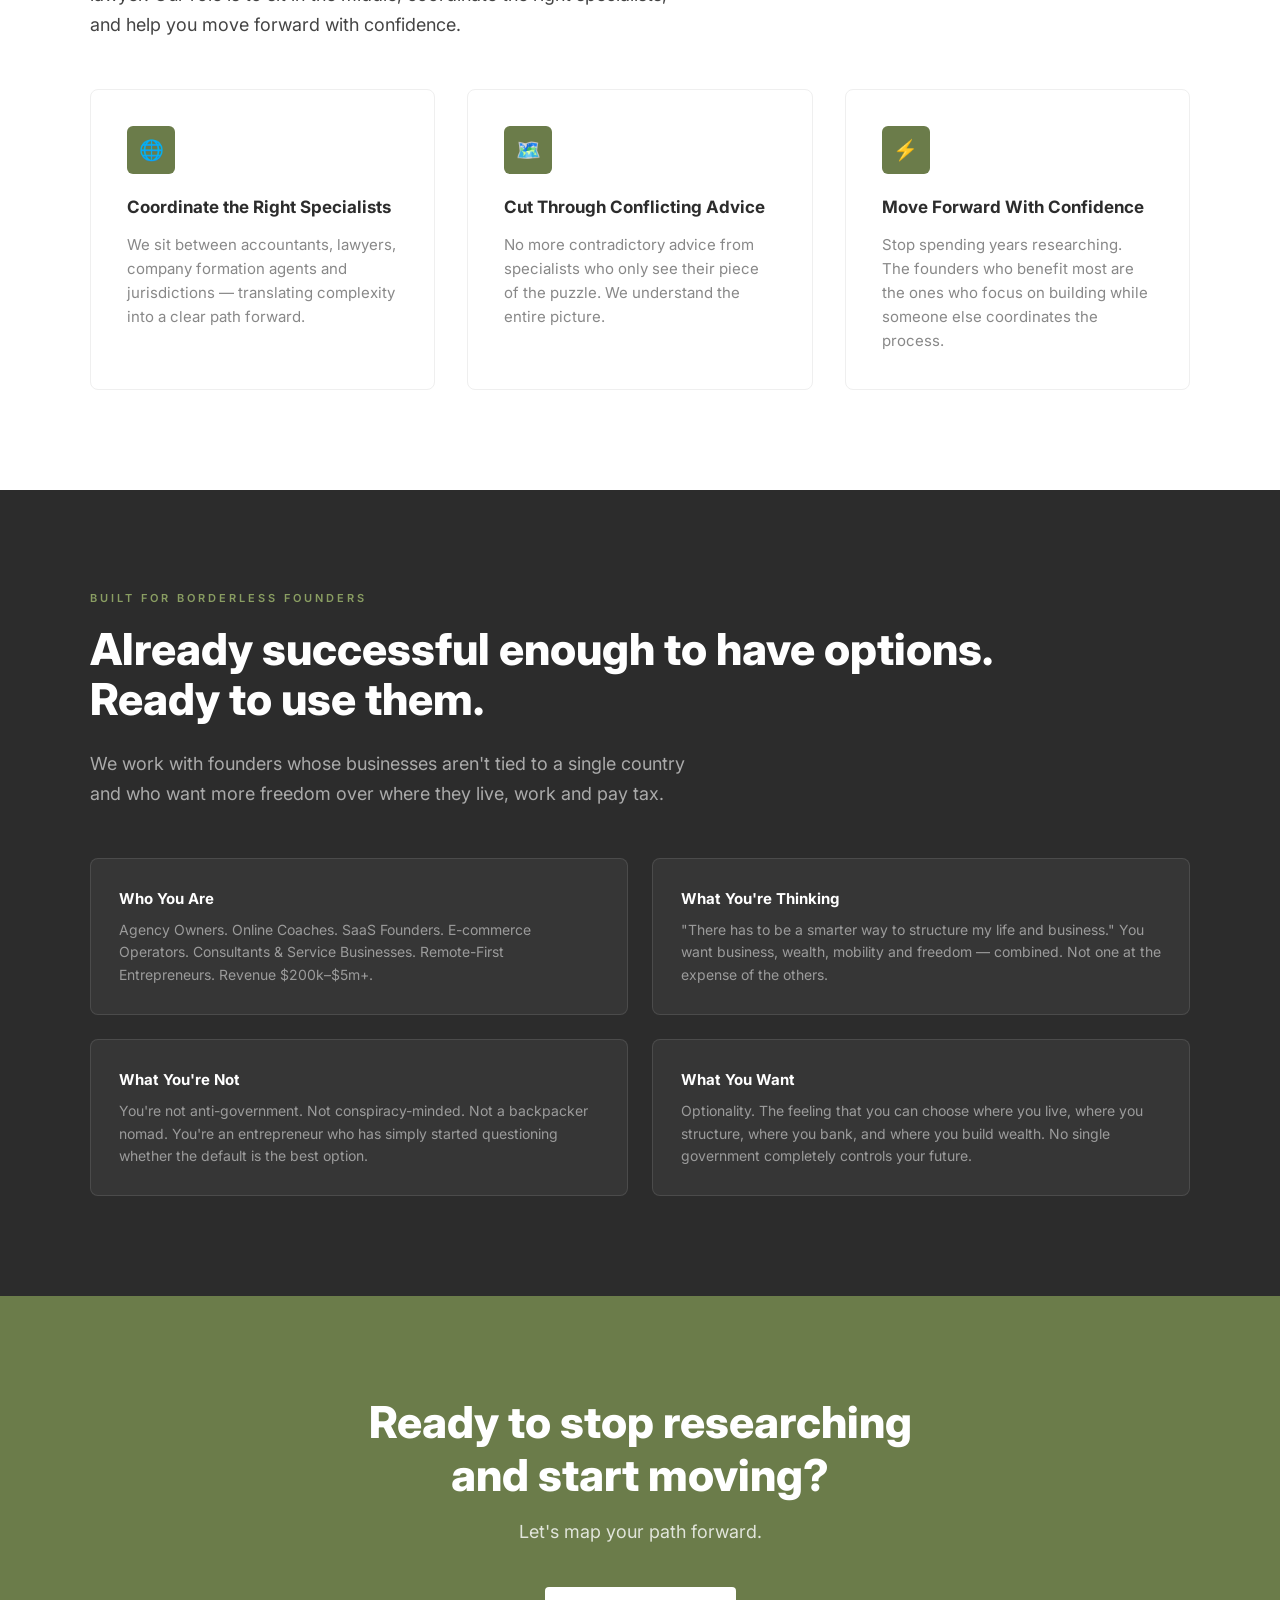
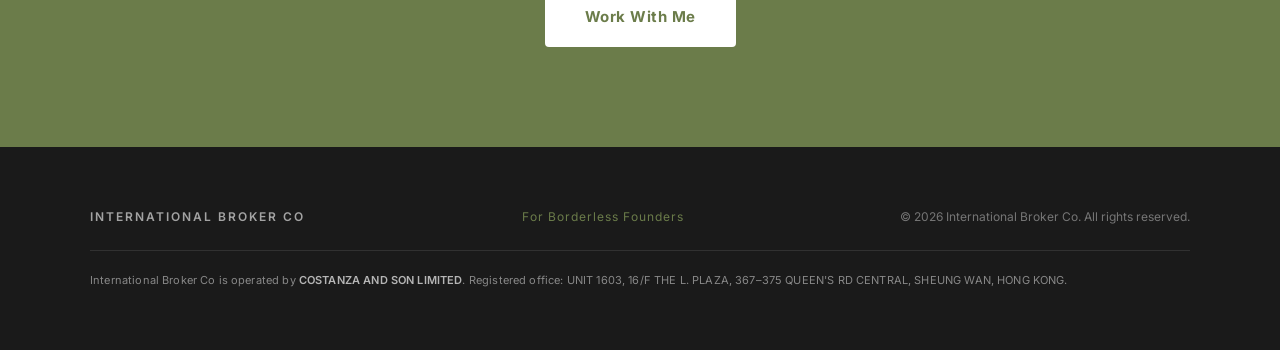
==== commit 666b51a3: "Add Hong Kong legal entity details to site footer" ====
--- a/index.html
+++ b/index.html
@@ -216,6 +216,7 @@
       <span class="footer-brand">International Broker Co</span>
       <span class="footer-tagline">For Borderless Founders</span>
       <span class="footer-copy">© 2026 International Broker Co. All rights reserved.</span>
+      <div class="footer-legal">International Broker Co is operated by <strong>COSTANZA AND SON LIMITED</strong>. Registered office: UNIT 1603, 16/F THE L. PLAZA, 367–375 QUEEN'S RD CENTRAL, SHEUNG WAN, HONG KONG.</div>
     </div>
   </footer>
 
--- a/css/style.css
+++ b/css/style.css
@@ -491,6 +491,21 @@
 
 .footer-copy {
   font-size: 12px;
+}
+
+.footer-legal {
+  flex: 0 0 100%;
+  padding-top: 20px;
+  border-top: 1px solid rgba(255,255,255,0.1);
+  font-size: 11px;
+  line-height: 1.7;
+  letter-spacing: 0.15px;
+  color: rgba(255,255,255,0.48);
+}
+
+.footer-legal strong {
+  color: rgba(255,255,255,0.68);
+  font-weight: 600;
 }
 
 /* ---- ABOUT PAGE ---- */
